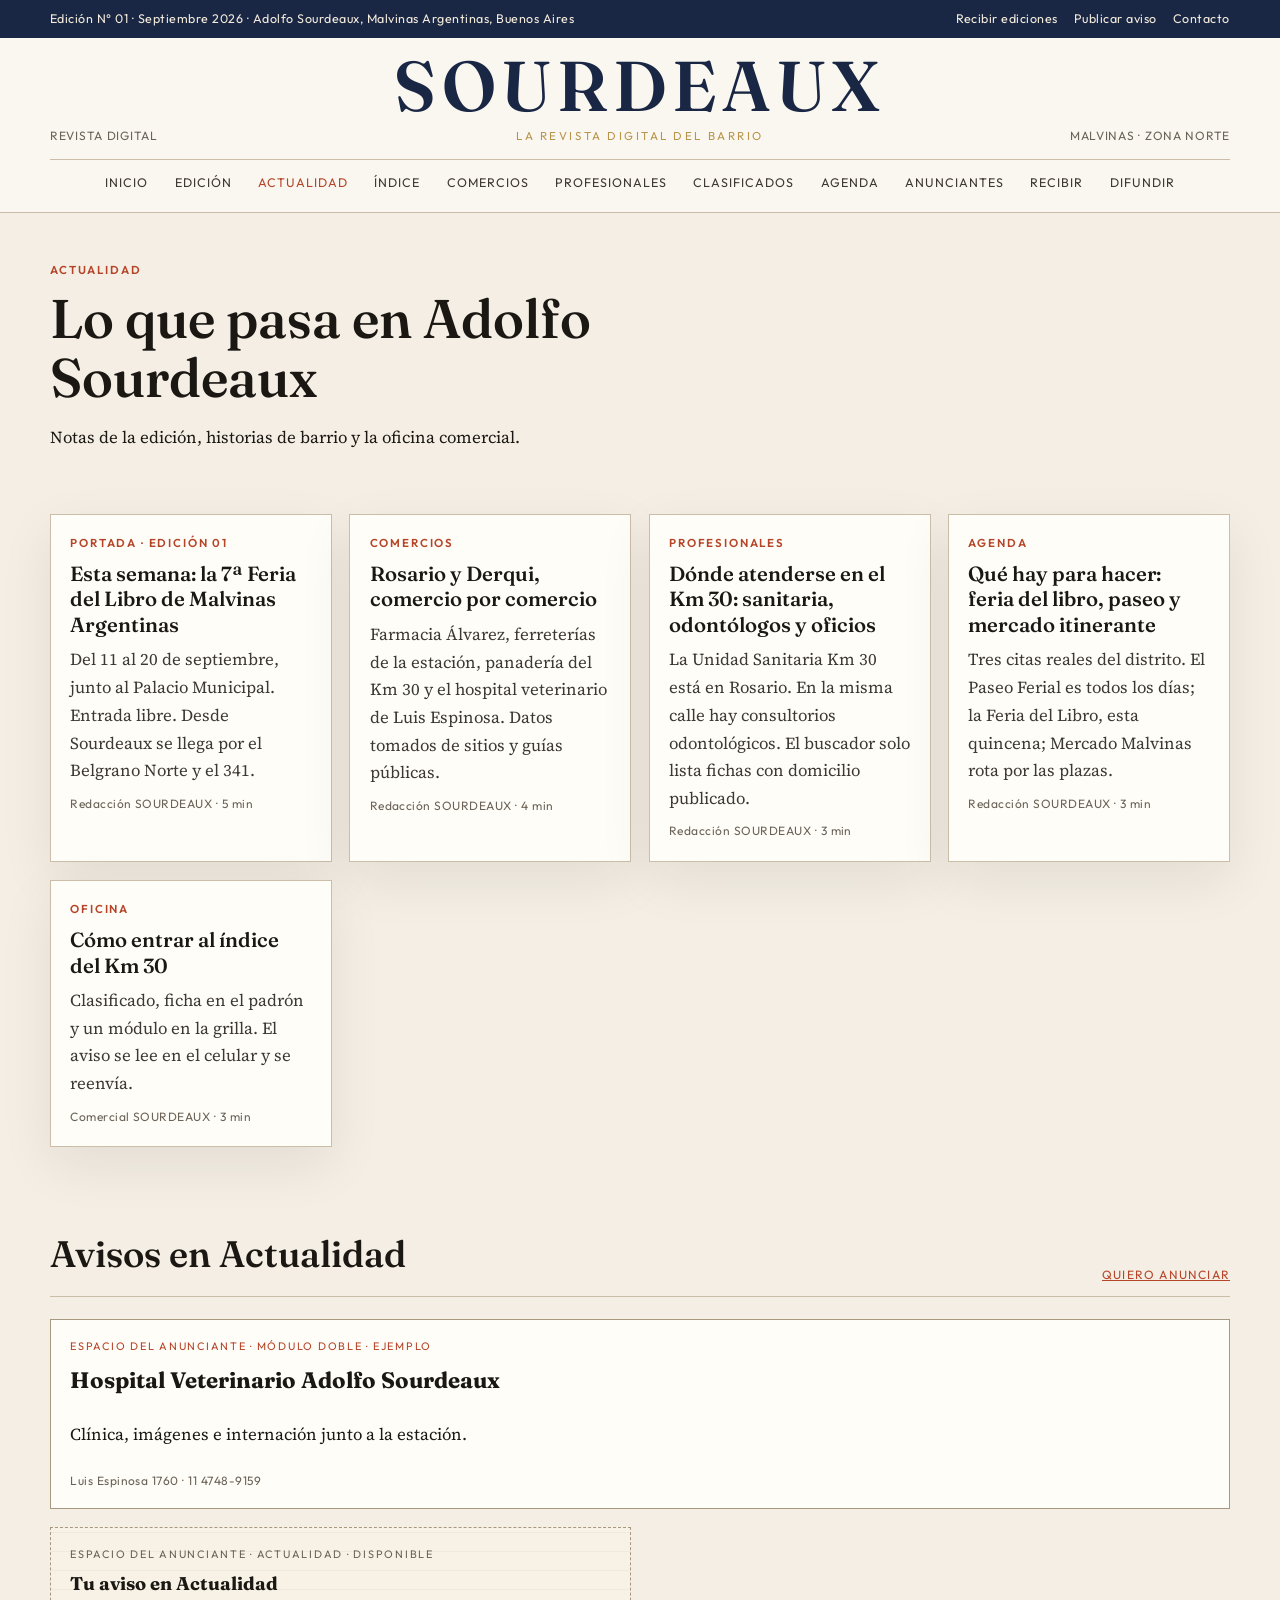
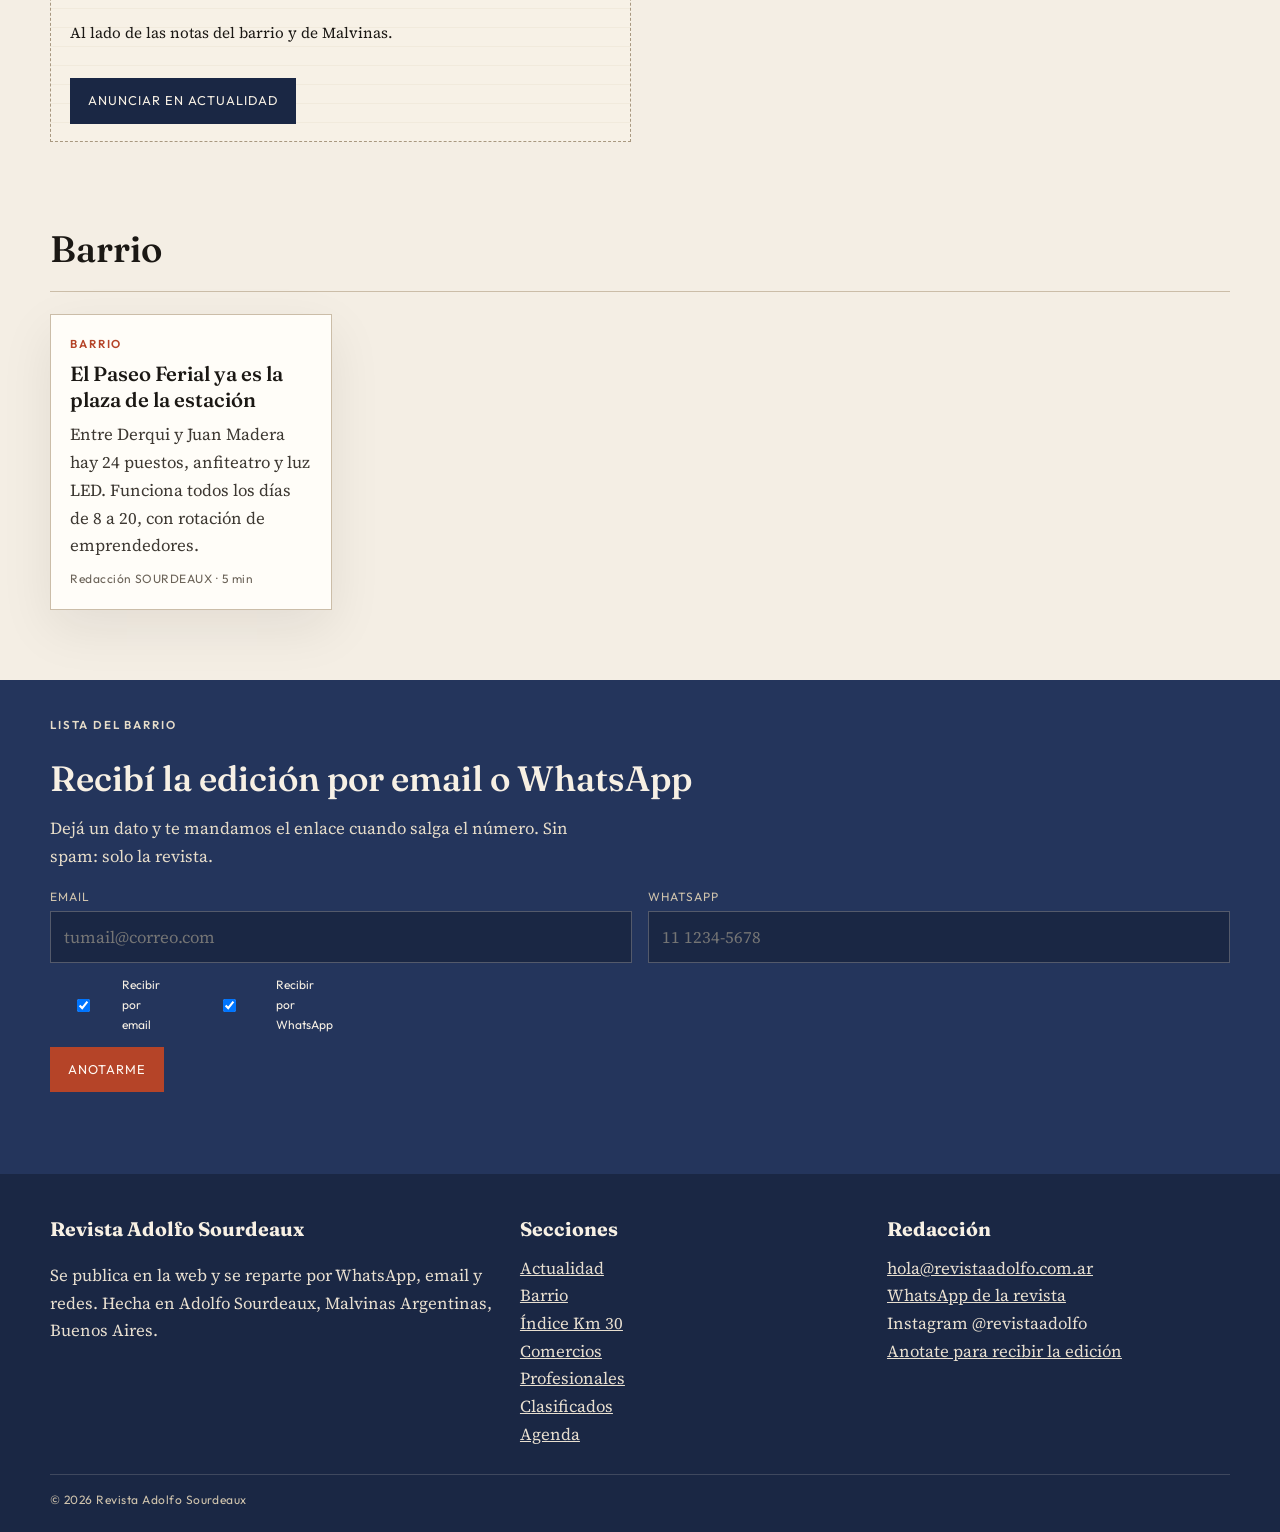
==== actualidad.html @ 75ebf5ce "Sumar el índice del Km 30, al estilo revista de papel. Queda el padrón A–Z y la grilla de módulos, s" ====
<!DOCTYPE html>
<html lang="es-AR">
<head>
  <meta charset="utf-8">
  <meta name="viewport" content="width=device-width, initial-scale=1">
  <title>Actualidad · Revista Adolfo Sourdeaux</title>
  <meta name="description" content="Notas y barrio: lo que pasa en Adolfo Sourdeaux y Malvinas Argentinas.">
  <meta name="theme-color" content="#1a2744">
  <link rel="icon" href="img/favicon.svg" type="image/svg+xml">
  <link rel="preconnect" href="https://fonts.googleapis.com">
  <link rel="preconnect" href="https://fonts.gstatic.com" crossorigin>
  <link href="https://fonts.googleapis.com/css2?family=Fraunces:opsz,wght@9..144,500;9..144,600&family=Outfit:wght@400;500;600&family=Source+Serif+4:opsz,wght@8..60,400;8..60,500&display=swap" rel="stylesheet">
  <link rel="stylesheet" href="css/revista.css?v=15">
</head>
<body data-page="actualidad">
  <main id="page"></main>
  <script src="js/config.js?v=15"></script>
  <script src="js/data.js?v=15"></script>
  <script src="js/app.js?v=15"></script>
</body>
</html>
---- css/revista.css ----
:root {
  --paper: #f4eee4;
  --paper-2: #ebe3d4;
  --cream: #faf7f0;
  --ink: #1b1814;
  --ink-2: #3d3832;
  --ink-3: #6b6358;
  --forest: #1a2744;
  --forest-2: #2d4068;
  --clay: #b54428;
  --clay-2: #d46a3a;
  --gold: #b8934a;
  --gold-2: #d4b56a;
  --rule: #cbbda8;
  --rule-2: #a89880;
  --card: #fffdf8;
  --shadow: 0 18px 50px rgba(27, 24, 20, 0.08);
  --serif: "Fraunces", "Times New Roman", serif;
  --text: "Source Serif 4", "Georgia", serif;
  --sans: "Outfit", "Helvetica Neue", sans-serif;
  --max: 1180px;
  --pad: clamp(1rem, 3vw, 2rem);
}

*,
*::before,
*::after { box-sizing: border-box; }

html { scroll-behavior: smooth; }

body {
  margin: 0;
  background: var(--paper);
  color: var(--ink);
  font-family: var(--text);
  font-size: 1.05rem;
  line-height: 1.65;
  min-height: 100vh;
}

img { max-width: 100%; display: block; }
a { color: inherit; }
button, input, select, textarea { font: inherit; }

.wrap {
  width: min(var(--max), calc(100% - var(--pad) * 2));
  margin-inline: auto;
}

.eyebrow,
.kicker {
  font-family: var(--sans);
  font-size: 0.72rem;
  letter-spacing: 0.16em;
  text-transform: uppercase;
  color: var(--clay);
  font-weight: 600;
}

/* Top bar */
.topbar {
  background: var(--forest);
  color: #f3ebdc;
  font-family: var(--sans);
  font-size: 0.78rem;
  letter-spacing: 0.04em;
}

.topbar-inner {
  display: flex;
  justify-content: space-between;
  align-items: center;
  gap: 1rem;
  min-height: 38px;
  flex-wrap: wrap;
  padding-block: 0.35rem;
}

.topbar a { color: #f3ebdc; text-decoration: none; }
.topbar a:hover { color: var(--gold-2); }
.topbar-actions { display: flex; gap: 1rem; }

/* Header */
.site-header {
  border-bottom: 1px solid var(--rule);
  background: var(--cream);
  position: sticky;
  top: 0;
  z-index: 40;
}

.masthead {
  display: grid;
  grid-template-columns: 1fr auto 1fr;
  align-items: end;
  gap: 1rem;
  padding: 1.1rem 0 0.85rem;
}

.masthead-side {
  font-family: var(--sans);
  font-size: 0.75rem;
  color: var(--ink-3);
  letter-spacing: 0.06em;
  text-transform: uppercase;
}

.masthead-side.right { text-align: right; }

.brand {
  text-align: center;
  text-decoration: none;
}

.brand-name {
  font-family: var(--serif);
  font-weight: 600;
  font-size: clamp(2.4rem, 7vw, 4.4rem);
  line-height: 0.85;
  letter-spacing: 0.08em;
  color: var(--forest);
}

.brand-tag {
  display: block;
  margin-top: 0.45rem;
  font-family: var(--sans);
  font-size: 0.72rem;
  letter-spacing: 0.22em;
  text-transform: uppercase;
  color: var(--gold);
}

.nav {
  display: flex;
  justify-content: center;
  gap: 0.15rem 0.35rem;
  flex-wrap: wrap;
  padding: 0.35rem 0 0.7rem;
  border-top: 1px solid var(--rule);
}

.nav a {
  font-family: var(--sans);
  font-size: 0.78rem;
  letter-spacing: 0.08em;
  text-transform: uppercase;
  text-decoration: none;
  padding: 0.45rem 0.65rem;
  color: var(--ink-2);
}

.nav a:hover,
.nav a.is-active {
  color: var(--clay);
}

.nav-toggle {
  display: none;
  border: 1px solid var(--rule);
  background: var(--cream);
  padding: 0.4rem 0.7rem;
  font-family: var(--sans);
  font-size: 0.75rem;
  letter-spacing: 0.08em;
  text-transform: uppercase;
  cursor: pointer;
}

/* Cover */
.cover {
  display: grid;
  grid-template-columns: 1.3fr 0.9fr;
  min-height: min(78vh, 760px);
  background: var(--forest);
  color: #f7f0e4;
  margin-bottom: 2.5rem;
  overflow: hidden;
}

.cover-copy {
  padding: clamp(1.8rem, 5vw, 4rem);
  display: flex;
  flex-direction: column;
  justify-content: flex-end;
  gap: 1.1rem;
}

.cover-issue {
  font-family: var(--sans);
  letter-spacing: 0.2em;
  text-transform: uppercase;
  font-size: 0.75rem;
  color: var(--gold-2);
}

.cover h1 {
  font-family: var(--serif);
  font-size: clamp(2.3rem, 6vw, 4.6rem);
  line-height: 1.02;
  font-weight: 560;
  margin: 0;
  max-width: 14ch;
}

.cover p {
  max-width: 42ch;
  color: #e6dcc9;
  font-size: 1.15rem;
}

.cover-art {
  position: relative;
  background:
    radial-gradient(circle at 30% 20%, #d46a3a 0 18%, transparent 19%),
    radial-gradient(circle at 78% 70%, #b8934a 0 14%, transparent 15%),
    linear-gradient(160deg, #2d4068, #1a2744 55%, #10182c);
}

.cover-art::after {
  content: "01";
  position: absolute;
  right: 8%;
  bottom: 6%;
  font-family: var(--serif);
  font-size: clamp(6rem, 16vw, 12rem);
  line-height: 0.8;
  color: rgba(247, 240, 228, 0.1);
}

.actions { display: flex; flex-wrap: wrap; gap: 0.7rem; }

.btn {
  display: inline-flex;
  align-items: center;
  justify-content: center;
  gap: 0.45rem;
  border: 1px solid transparent;
  padding: 0.7rem 1.05rem;
  font-family: var(--sans);
  font-size: 0.8rem;
  letter-spacing: 0.08em;
  text-transform: uppercase;
  text-decoration: none;
  cursor: pointer;
  background: var(--clay);
  color: #fff8f2;
}

.btn:hover { background: #9b351c; }
.btn-ghost {
  background: transparent;
  border-color: rgba(247, 240, 228, 0.4);
  color: #f7f0e4;
}
.btn-ghost:hover { border-color: #f7f0e4; background: transparent; }
.btn-ink {
  background: var(--forest);
  color: #f7f0e4;
}
.btn-ink:hover { background: #10182c; }
.btn-line {
  background: transparent;
  border-color: var(--forest);
  color: var(--forest);
}
.btn-line:hover { background: var(--forest); color: #f7f0e4; }
.btn-wa { background: #128c4b; }
.btn-wa:hover { background: #0d6e3a; }

.cover .btn-ink,
.cover .btn-line {
  background: transparent;
  border-color: rgba(247, 240, 228, 0.45);
  color: #f7f0e4;
}
.cover .btn-ink:hover,
.cover .btn-line:hover {
  border-color: #f7f0e4;
  background: rgba(247, 240, 228, 0.08);
}

/* Sections */
.section { padding: 2.4rem 0; }
.section-head {
  display: flex;
  justify-content: space-between;
  align-items: end;
  gap: 1rem;
  margin-bottom: 1.4rem;
  border-bottom: 1px solid var(--rule);
  padding-bottom: 0.7rem;
}

.section-head h2 {
  font-family: var(--serif);
  font-size: clamp(1.7rem, 3vw, 2.3rem);
  margin: 0;
  font-weight: 560;
}

.section-head a {
  font-family: var(--sans);
  font-size: 0.75rem;
  letter-spacing: 0.1em;
  text-transform: uppercase;
  color: var(--clay);
}

.grid-3, .grid-4, .grid-2 { display: grid; gap: 1.1rem; }
.grid-3 { grid-template-columns: repeat(3, 1fr); }
.grid-4 { grid-template-columns: repeat(4, 1fr); }
.grid-2 { grid-template-columns: 1.2fr 0.8fr; }
.grid-cards { display: grid; gap: 1.1rem; grid-template-columns: repeat(auto-fill, minmax(250px, 1fr)); }

.card {
  background: var(--card);
  border: 1px solid var(--rule);
  box-shadow: var(--shadow);
  padding: 1.15rem 1.2rem 1.25rem;
  display: flex;
  flex-direction: column;
  gap: 0.55rem;
  min-height: 100%;
}

.card h3, .note h3 {
  font-family: var(--serif);
  font-size: 1.28rem;
  line-height: 1.25;
  margin: 0;
  font-weight: 560;
}

.card p, .muted { color: var(--ink-2); margin: 0; }
.meta {
  font-family: var(--sans);
  font-size: 0.75rem;
  color: var(--ink-3);
  letter-spacing: 0.04em;
}

.card-link { text-decoration: none; }
.card-link:hover h3 { color: var(--clay); }

.feature {
  display: grid;
  grid-template-columns: 1.1fr 0.9fr;
  gap: 1.5rem;
  align-items: stretch;
}

.feature-art {
  min-height: 280px;
  background:
    linear-gradient(180deg, rgba(26, 39, 68, 0.1), rgba(26, 39, 68, 0.45)),
    repeating-linear-gradient(135deg, #2d4068 0 12px, #1a2744 12px 24px);
  color: #f7f0e4;
  padding: 1.5rem;
  display: flex;
  flex-direction: column;
  justify-content: flex-end;
}

.feature-art span { font-family: var(--sans); letter-spacing: 0.16em; text-transform: uppercase; font-size: 0.72rem; color: var(--gold-2); }
.feature-art strong { font-family: var(--serif); font-size: clamp(1.8rem, 4vw, 2.8rem); line-height: 1.1; font-weight: 560; }

.ad {
  border: 1px dashed var(--rule-2);
  background: repeating-linear-gradient(0deg, #f7f1e6, #f7f1e6 18px, #f1eadc 18px 19px);
  padding: 1.1rem 1.2rem;
  display: grid;
  gap: 0.35rem;
}

.ad-label {
  font-family: var(--sans);
  font-size: 0.68rem;
  letter-spacing: 0.16em;
  text-transform: uppercase;
  color: var(--ink-3);
}

.ad strong { font-family: var(--serif); font-size: 1.4rem; }

.ad-visual {
  padding: 0.55rem 0.6rem 0.65rem;
  gap: 0.4rem;
  max-width: 380px;
  margin-inline: auto;
  justify-items: center;
}

.ad-visual-link {
  display: block;
  line-height: 0;
  width: 100%;
}

.ad-visual img {
  width: 100%;
  max-width: 360px;
  height: auto;
  display: block;
  border-radius: 6px;
  background: #071428;
}

.ad-cta {
  margin-top: 0.75rem;
}

.aviso-fijo {
  display: block;
  max-width: 380px;
  margin-inline: auto;
  padding-top: 1rem;
  padding-bottom: 0.2rem;
}

.ad-section + .ad-section { margin-top: 0.4rem; }

.ad-grid {
  display: grid;
  gap: 1.1rem;
  grid-template-columns: repeat(2, 1fr);
}

.ad-visual + .ad-grid { margin-top: 1.1rem; }

.ad-mosaico-leyenda {
  margin: 0 0 0.9rem;
}

.ad-mosaico {
  display: grid;
  grid-template-columns: repeat(4, minmax(0, 1fr));
  gap: 0.85rem;
  align-items: stretch;
}

.ad-mosaico .ad {
  margin: 0;
  min-height: 100%;
}

.ad-mosaico .ad-visual {
  max-width: none;
  margin-inline: 0;
  justify-items: stretch;
}

.ad-mosaico .ad-visual img {
  max-width: 420px;
  margin-inline: auto;
}

.ad-tam-banner { grid-column: span 4; }
.ad-tam-doble { grid-column: span 2; }
.ad-tam-simple { grid-column: span 1; }

.ad-tam-simple strong { font-size: 1.15rem; }
.ad-tam-simple p { font-size: 0.95rem; }

.ad-ejemplo {
  background: var(--card);
  border-style: solid;
}

.ad-ejemplo .ad-label { color: var(--clay); }

.ad-vacante {
  min-height: 100%;
}

.edition-sheet + .ad-section,
.ad-section + .edition-sheet { margin-top: 1.2rem; }

.side-box .ad {
  margin: 0.85rem 0;
  padding: 0.75rem 0.85rem;
}

.side-box .ad-visual { padding: 0.6rem; }

.section-tiles a {
  text-decoration: none;
  background: var(--forest);
  color: #f4eee4;
  padding: 1.2rem;
  min-height: 150px;
  display: flex;
  flex-direction: column;
  justify-content: space-between;
}

.section-tiles a:nth-child(2) { background: #24355c; }
.section-tiles a:nth-child(3) { background: var(--clay); }
.section-tiles a:nth-child(4) { background: #8a3b22; }
.section-tiles a:nth-child(5) { background: #3a4458; }
.section-tiles a:nth-child(6) { background: #5b4630; }

.section-tiles h3 { font-family: var(--serif); margin: 0; font-size: 1.5rem; font-weight: 560; }
.section-tiles p { margin: 0; color: rgba(244, 238, 228, 0.82); font-size: 0.98rem; }

.filters {
  display: flex;
  flex-wrap: wrap;
  gap: 0.6rem;
  margin-bottom: 1.2rem;
}

.filters input,
.filters select,
.field input,
.field select,
.field textarea {
  border: 1px solid var(--rule);
  background: var(--card);
  padding: 0.7rem 0.8rem;
  color: var(--ink);
  width: 100%;
}

.filters input { flex: 1 1 240px; }
.filters select { flex: 0 1 200px; }

.badge {
  display: inline-block;
  font-family: var(--sans);
  font-size: 0.68rem;
  letter-spacing: 0.1em;
  text-transform: uppercase;
  border: 1px solid var(--rule);
  padding: 0.15rem 0.4rem;
  color: var(--forest-2);
}

.badge-hot { background: var(--clay); color: #fff; border-color: var(--clay); }

.pro-card .name { font-family: var(--serif); font-size: 1.25rem; margin: 0; }
.wa-row { display: flex; flex-wrap: wrap; gap: 0.5rem; margin-top: auto; padding-top: 0.6rem; }

.page-hero {
  padding: 2.2rem 0 0.4rem;
}

.page-hero h1 {
  font-family: var(--serif);
  font-size: clamp(2rem, 5vw, 3.4rem);
  line-height: 1.08;
  margin: 0.25rem 0 0.6rem;
  font-weight: 560;
  max-width: 18ch;
}

.article {
  display: grid;
  grid-template-columns: minmax(0, 68ch) minmax(220px, 1fr);
  gap: 2.5rem;
  padding-bottom: 3rem;
}

.article-body p { font-size: 1.15rem; }
.article-body p:first-of-type::first-letter {
  font-family: var(--serif);
  font-size: 3.4rem;
  float: left;
  line-height: 0.8;
  padding: 0.15rem 0.45rem 0 0;
  color: var(--clay);
}

.sharebar {
  display: flex;
  flex-wrap: wrap;
  gap: 0.5rem;
  margin: 1rem 0 1.5rem;
}

.side-box {
  background: var(--card);
  border: 1px solid var(--rule);
  padding: 1.1rem;
  position: sticky;
  top: 6rem;
}

.edition-sheet {
  background: var(--card);
  border: 1px solid var(--rule);
  padding: clamp(1.2rem, 3vw, 2.4rem);
  box-shadow: var(--shadow);
}

.edition-sheet + .edition-sheet,
.edition-sheet + .ad-visual,
.ad-visual + .edition-sheet { margin-top: 1.2rem; }

.side-box .ad-visual {
  margin: 0.85rem 0;
  padding: 0.6rem;
}

.form {
  display: grid;
  gap: 0.85rem;
  background: var(--card);
  border: 1px solid var(--rule);
  padding: 1.3rem;
}

.field { display: grid; gap: 0.3rem; }
.field label {
  font-family: var(--sans);
  font-size: 0.75rem;
  letter-spacing: 0.08em;
  text-transform: uppercase;
  color: var(--ink-3);
}

.note {
  border-left: 3px solid var(--clay);
  padding: 0.2rem 0 0.2rem 1rem;
}

.pack {
  background: var(--card);
  border: 1px solid var(--rule);
  padding: 1.2rem;
  display: grid;
  gap: 0.55rem;
}

.pack ul { margin: 0.2rem 0 0; padding-left: 1.1rem; color: var(--ink-2); }
.price {
  font-family: var(--sans);
  letter-spacing: 0.08em;
  text-transform: uppercase;
  color: var(--clay);
  font-size: 0.78rem;
}

.timeline { display: grid; gap: 0.9rem; }
.event {
  display: grid;
  grid-template-columns: 110px 1fr;
  gap: 1rem;
  background: var(--card);
  border: 1px solid var(--rule);
  padding: 1rem 1.1rem;
}

.event-date {
  font-family: var(--sans);
  font-size: 0.78rem;
  text-transform: uppercase;
  letter-spacing: 0.06em;
  color: var(--clay);
}

.subscribe-band {
  background: #24355c;
  color: #f7f0e4;
  padding: 2.2rem 0;
  margin-top: 2rem;
}

.subscribe-band h2 {
  font-family: var(--serif);
  font-size: clamp(1.6rem, 3vw, 2.2rem);
  margin: 0.2rem 0 0.45rem;
  font-weight: 560;
}

.subscribe-band p { margin: 0 0 1rem; color: #e6dcc9; max-width: 62ch; }

.subscribe-form {
  display: grid;
  grid-template-columns: 1fr 1fr;
  gap: 0.75rem 1rem;
  align-items: end;
}

.subscribe-form .field-wide { grid-column: 1 / -1; }
.subscribe-form .actions { grid-column: 1 / -1; }
.subscribe-form label { color: #cfc3ad; }
.subscribe-form input[type="email"],
.subscribe-form input[type="tel"],
.subscribe-form input[type="text"] {
  border-color: rgba(232, 223, 208, 0.28);
  background: #1a2744;
  color: #f7f0e4;
}

.subscribe-checks {
  display: flex;
  flex-wrap: wrap;
  gap: 0.9rem 1.3rem;
  font-family: var(--sans);
  font-size: 0.88rem;
}

.subscribe-checks label {
  display: flex;
  align-items: center;
  gap: 0.4rem;
  letter-spacing: 0;
  text-transform: none;
  color: #f7f0e4;
}

.hp { position: absolute; left: -9999px; height: 0; overflow: hidden; }
.subscribe-msg { min-height: 1.3em; font-family: var(--sans); font-size: 0.9rem; }
.subscribe-msg.ok { color: #b7e0c2; }
.subscribe-msg.err { color: #f0b4a4; }

.subscribe-page .subscribe-form {
  background: var(--card);
  border: 1px solid var(--rule);
  padding: 1.3rem;
  color: var(--ink);
}

.subscribe-page .subscribe-form label { color: var(--ink-3); }
.subscribe-page .subscribe-form input {
  background: var(--card);
  color: var(--ink);
  border-color: var(--rule);
}
.subscribe-page .subscribe-checks label { color: var(--ink); }

.site-footer {
  margin-top: 0;
  background: var(--forest);
  color: #e8dfd0;
  padding: 2.4rem 0 1.4rem;
}

.footer-grid {
  display: grid;
  grid-template-columns: 1.3fr 1fr 1fr;
  gap: 1.5rem;
}

.site-footer h3 {
  font-family: var(--serif);
  margin: 0 0 0.6rem;
  color: #f7f0e4;
}

.site-footer a { color: #e8dfd0; }
.site-footer .fine {
  margin-top: 1.6rem;
  border-top: 1px solid rgba(232, 223, 208, 0.18);
  padding-top: 0.9rem;
  font-family: var(--sans);
  font-size: 0.75rem;
  letter-spacing: 0.04em;
  color: #cfc3ad;
}

.indice-az {
  display: flex;
  flex-wrap: wrap;
  gap: 0.35rem;
  margin: 0 0 1.4rem;
}
.indice-az a {
  min-width: 2rem;
  text-align: center;
  padding: 0.35rem 0.45rem;
  border: 1px solid var(--rule);
  font-family: var(--sans);
  font-size: 0.8rem;
  letter-spacing: 0.06em;
  text-decoration: none;
  color: var(--ink);
}
.indice-az a:hover { background: var(--forest); color: #f7f0e4; }
.indice-block { margin: 0 0 1.8rem; }
.indice-block h2 {
  font-family: var(--serif);
  font-size: 2.2rem;
  margin: 0 0 0.4rem;
  border-bottom: 1px solid var(--ink);
  line-height: 1;
}
.indice-row {
  display: grid;
  grid-template-columns: minmax(10rem, 1.2fr) 1fr auto;
  align-items: baseline;
  gap: 0.5rem 0.8rem;
  padding: 0.7rem 0;
  border-bottom: 1px dotted var(--rule);
}
.indice-who {
  display: flex;
  flex-wrap: wrap;
  align-items: center;
  gap: 0.45rem;
}
.indice-who strong { font-family: var(--serif); font-size: 1.05rem; }
.indice-lead {
  border-bottom: 1px dotted var(--ink-3);
  min-width: 2rem;
  align-self: end;
  margin-bottom: 0.35rem;
}
.indice-meta {
  font-family: var(--sans);
  font-size: 0.8rem;
  color: var(--ink-3);
  text-align: right;
}
.indice-wa { grid-column: 1 / -1; }
.indice-preview {
  display: grid;
  grid-template-columns: 1fr 1fr;
  gap: 0 2rem;
  border-top: 1px solid var(--ink);
}
.indice-preview-row {
  display: flex;
  justify-content: space-between;
  gap: 1rem;
  padding: 0.7rem 0;
  border-bottom: 1px dotted var(--rule);
  text-decoration: none;
  color: inherit;
}
.indice-preview-row span {
  font-family: var(--sans);
  font-size: 0.78rem;
  color: var(--ink-3);
  text-align: right;
}

.empty {
  padding: 1.4rem;
  border: 1px dashed var(--rule);
  color: var(--ink-3);
  text-align: center;
}

.toast {
  position: fixed;
  bottom: 1.2rem;
  right: 1.2rem;
  background: var(--ink);
  color: #f7f0e4;
  padding: 0.7rem 1rem;
  font-family: var(--sans);
  font-size: 0.85rem;
  z-index: 80;
  display: none;
}

.toast.show { display: block; }

@media (max-width: 900px) {
  .masthead { grid-template-columns: 1fr auto; }
  .masthead-side.right { display: none; }
  .cover, .feature, .grid-2, .grid-3, .grid-4, .ad-grid, .article, .footer-grid, .event, .subscribe-form, .indice-row, .indice-preview {
    grid-template-columns: 1fr;
  }
  .indice-meta { text-align: left; }
  .indice-lead { display: none; }
  .ad-mosaico {
    grid-template-columns: repeat(2, minmax(0, 1fr));
  }
  .ad-tam-banner { grid-column: span 2; }
  .ad-tam-doble { grid-column: span 2; }
  .ad-tam-simple { grid-column: span 1; }
  .nav-toggle { display: inline-flex; align-self: center; }
  .nav { display: none; }
  .nav.open { display: flex; justify-content: flex-start; }
  .cover-art { min-height: 220px; }
}

@media print {
  .topbar, .site-header, .site-footer, .sharebar, .nav-toggle, .btn, .filters, .subscribe-band { display: none !important; }
  body { background: white; }
  .cover { break-after: page; }
  a { text-decoration: none; }
}
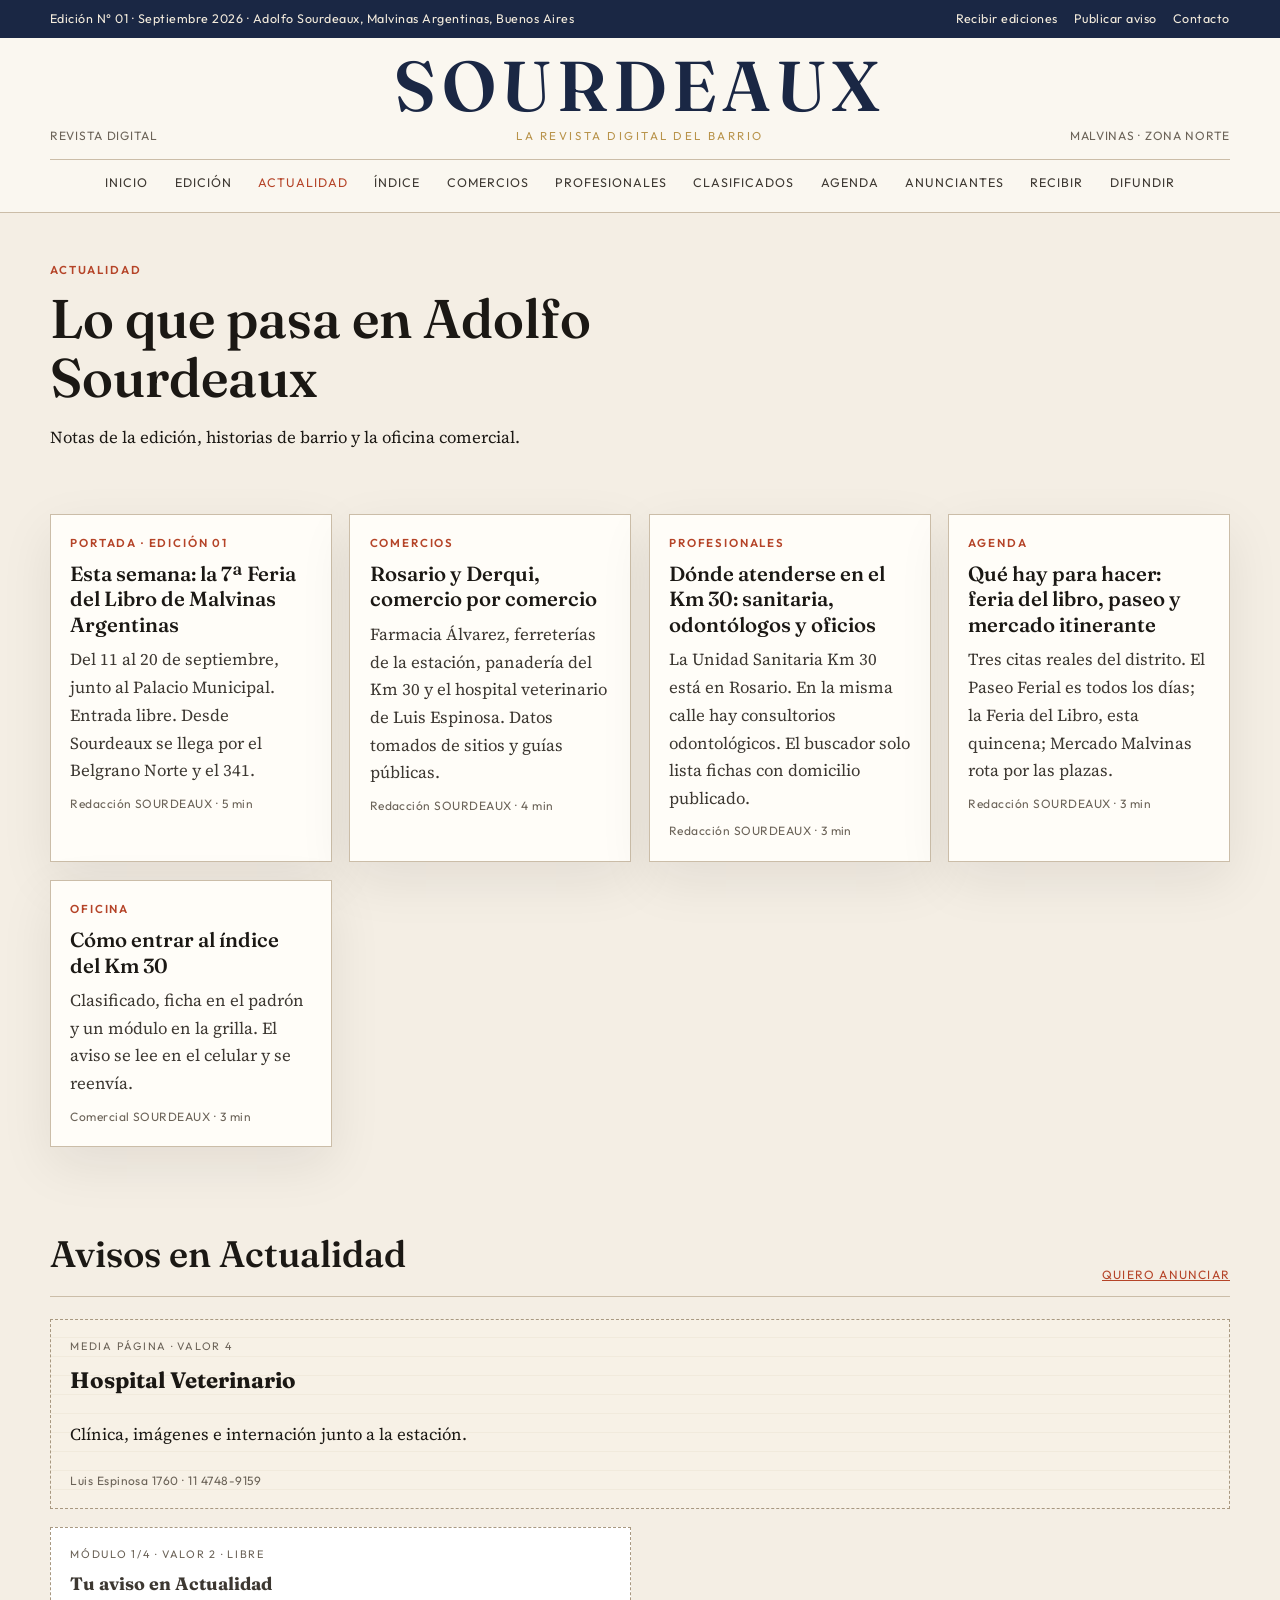
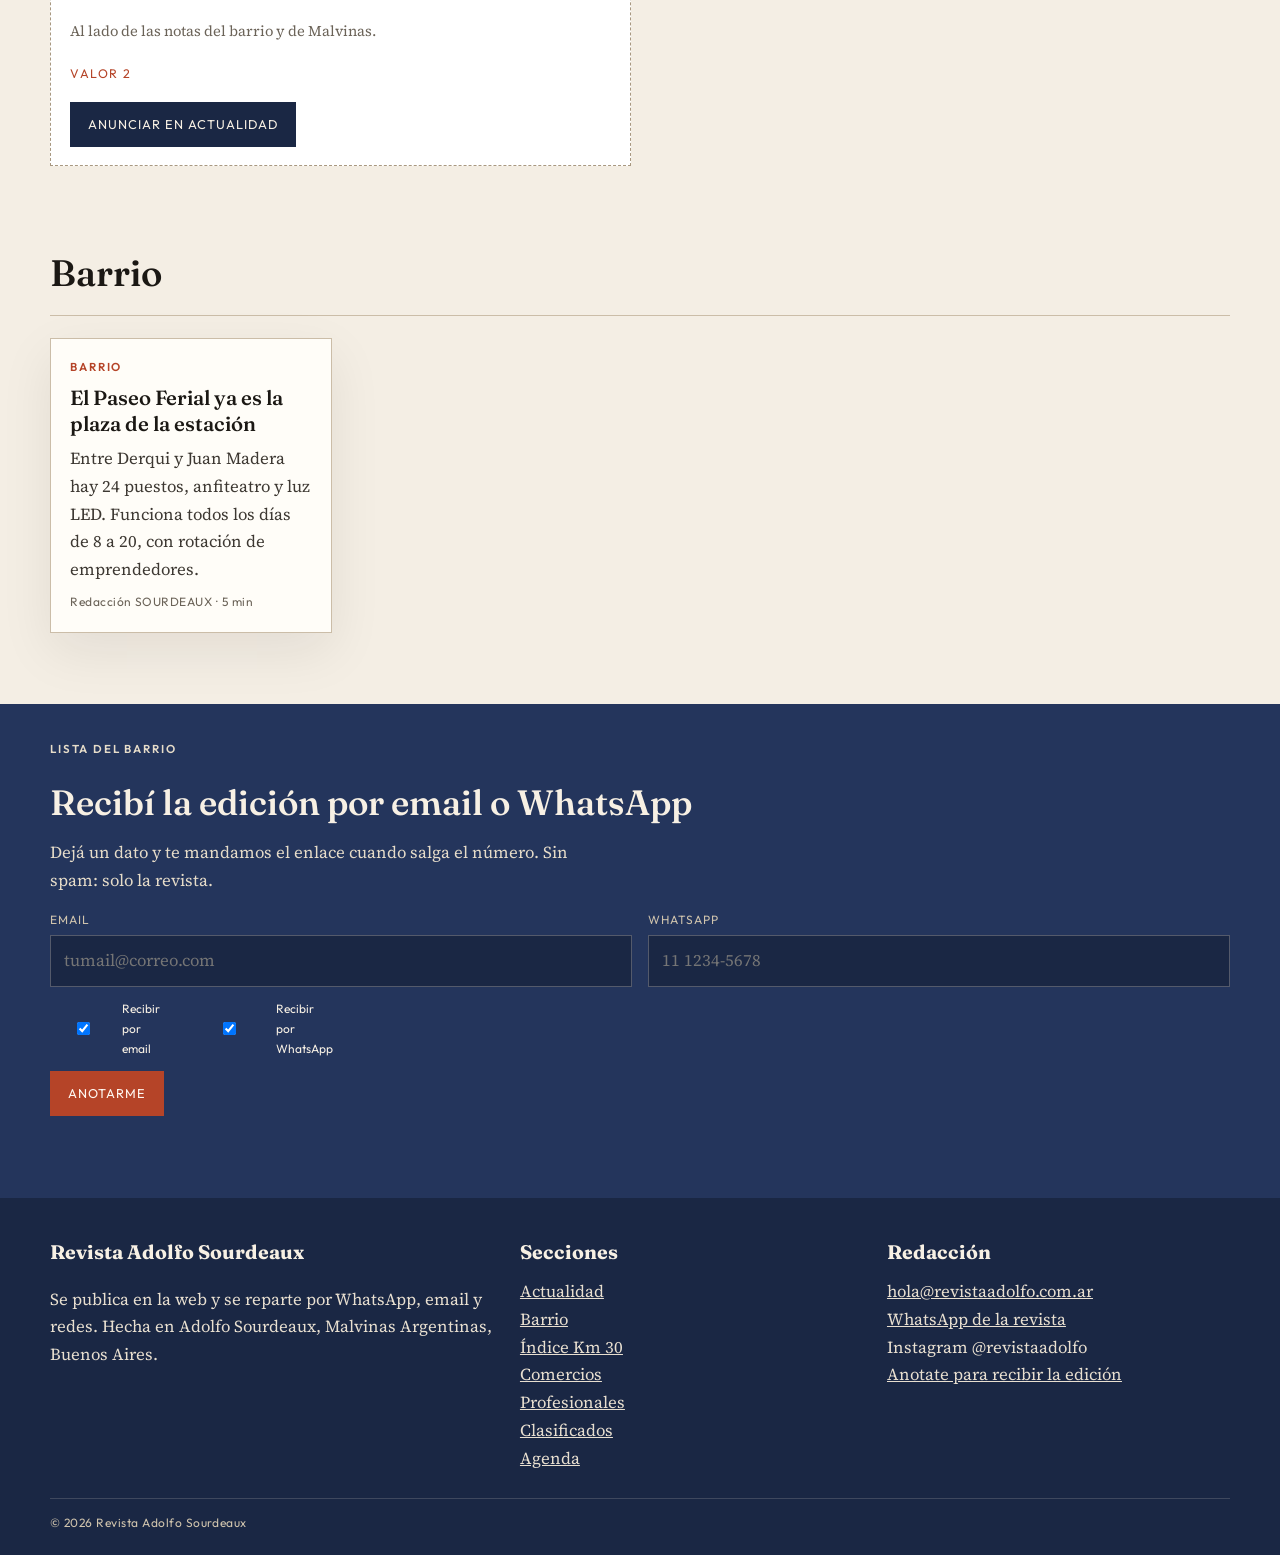
==== commit 9bc2d284: "Armar la grilla de avisos como en el papel, con tamaños y valores distintos. Co-authored-by: Cursor " ====
--- a/actualidad.html
+++ b/actualidad.html
@@ -10,12 +10,12 @@
   <link rel="preconnect" href="https://fonts.googleapis.com">
   <link rel="preconnect" href="https://fonts.gstatic.com" crossorigin>
   <link href="https://fonts.googleapis.com/css2?family=Fraunces:opsz,wght@9..144,500;9..144,600&family=Outfit:wght@400;500;600&family=Source+Serif+4:opsz,wght@8..60,400;8..60,500&display=swap" rel="stylesheet">
-  <link rel="stylesheet" href="css/revista.css?v=15">
+  <link rel="stylesheet" href="css/revista.css?v=17">
 </head>
 <body data-page="actualidad">
   <main id="page"></main>
-  <script src="js/config.js?v=15"></script>
-  <script src="js/data.js?v=15"></script>
-  <script src="js/app.js?v=15"></script>
+  <script src="js/config.js?v=17"></script>
+  <script src="js/data.js?v=17"></script>
+  <script src="js/app.js?v=17"></script>
 </body>
 </html>
--- a/css/revista.css
+++ b/css/revista.css
@@ -415,7 +415,15 @@
   max-width: 380px;
   margin-inline: auto;
   padding-top: 1rem;
-  padding-bottom: 0.2rem;
+  padding-bottom: 0.6rem;
+}
+
+.aviso-fijo img {
+  width: 100%;
+  height: auto;
+  display: block;
+  border-radius: 6px;
+  background: #071428;
 }
 
 .ad-section + .ad-section { margin-top: 0.4rem; }
@@ -435,32 +443,75 @@
 .ad-mosaico {
   display: grid;
   grid-template-columns: repeat(4, minmax(0, 1fr));
-  gap: 0.85rem;
+  grid-auto-rows: minmax(128px, auto);
+  grid-auto-flow: dense;
+  gap: 0.4rem;
   align-items: stretch;
+  background: var(--forest);
+  padding: 0.4rem;
 }
 
 .ad-mosaico .ad {
   margin: 0;
   min-height: 100%;
+  border: 0;
+  background: var(--card);
+  padding: 0.8rem 0.85rem;
 }
 
 .ad-mosaico .ad-visual {
   max-width: none;
   margin-inline: 0;
   justify-items: stretch;
+  padding: 0.45rem;
+  background: #071428;
+}
+
+.ad-mosaico .ad-visual .ad-label {
+  color: rgba(244, 238, 228, 0.7);
 }
 
 .ad-mosaico .ad-visual img {
-  max-width: 420px;
-  margin-inline: auto;
+  max-width: none;
+  width: 100%;
+  height: auto;
+  margin-inline: 0;
 }
 
 .ad-tam-banner { grid-column: span 4; }
+.ad-tam-cuadrado { grid-column: span 2; grid-row: span 2; }
 .ad-tam-doble { grid-column: span 2; }
+.ad-tam-alto { grid-column: span 1; grid-row: span 2; }
 .ad-tam-simple { grid-column: span 1; }
-
-.ad-tam-simple strong { font-size: 1.15rem; }
-.ad-tam-simple p { font-size: 0.95rem; }
+.ad-tam-mini { grid-column: span 1; min-height: 0; }
+
+.ad-tam-simple strong,
+.ad-tam-mini strong { font-size: 1.12rem; }
+.ad-tam-simple p,
+.ad-tam-mini p { font-size: 0.92rem; }
+.ad-tam-alto strong { font-size: 1.35rem; }
+
+.ad-precio {
+  font-family: var(--sans);
+  font-size: 0.78rem;
+  letter-spacing: 0.12em;
+  text-transform: uppercase;
+  color: var(--clay);
+}
+
+.ad-ink {
+  background: var(--forest) !important;
+  color: #f4eee4;
+}
+
+.ad-ink .ad-label,
+.ad-ink .meta,
+.ad-ink .ad-precio { color: var(--gold-2); }
+
+.ad-ink .btn-ink {
+  background: #f4eee4;
+  color: var(--forest);
+}
 
 .ad-ejemplo {
   background: var(--card);
@@ -471,7 +522,12 @@
 
 .ad-vacante {
   min-height: 100%;
-}
+  background: #fff !important;
+  color: var(--ink-3);
+}
+
+.ad-vacante strong { color: var(--ink-2); }
+.ad-vacante .ad-label { color: var(--ink-3); }
 
 .edition-sheet + .ad-section,
 .ad-section + .edition-sheet { margin-top: 1.2rem; }
@@ -870,12 +926,30 @@
     grid-template-columns: repeat(2, minmax(0, 1fr));
   }
   .ad-tam-banner { grid-column: span 2; }
+  .ad-tam-cuadrado,
   .ad-tam-doble { grid-column: span 2; }
-  .ad-tam-simple { grid-column: span 1; }
+  .ad-tam-alto { grid-column: span 1; grid-row: span 2; }
+  .ad-tam-simple,
+  .ad-tam-mini { grid-column: span 1; }
   .nav-toggle { display: inline-flex; align-self: center; }
   .nav { display: none; }
   .nav.open { display: flex; justify-content: flex-start; }
   .cover-art { min-height: 220px; }
+}
+
+@media (max-width: 560px) {
+  .ad-mosaico {
+    grid-template-columns: 1fr;
+  }
+  .ad-tam-banner,
+  .ad-tam-cuadrado,
+  .ad-tam-doble,
+  .ad-tam-alto,
+  .ad-tam-simple,
+  .ad-tam-mini {
+    grid-column: span 1;
+    grid-row: span 1;
+  }
 }
 
 @media print {
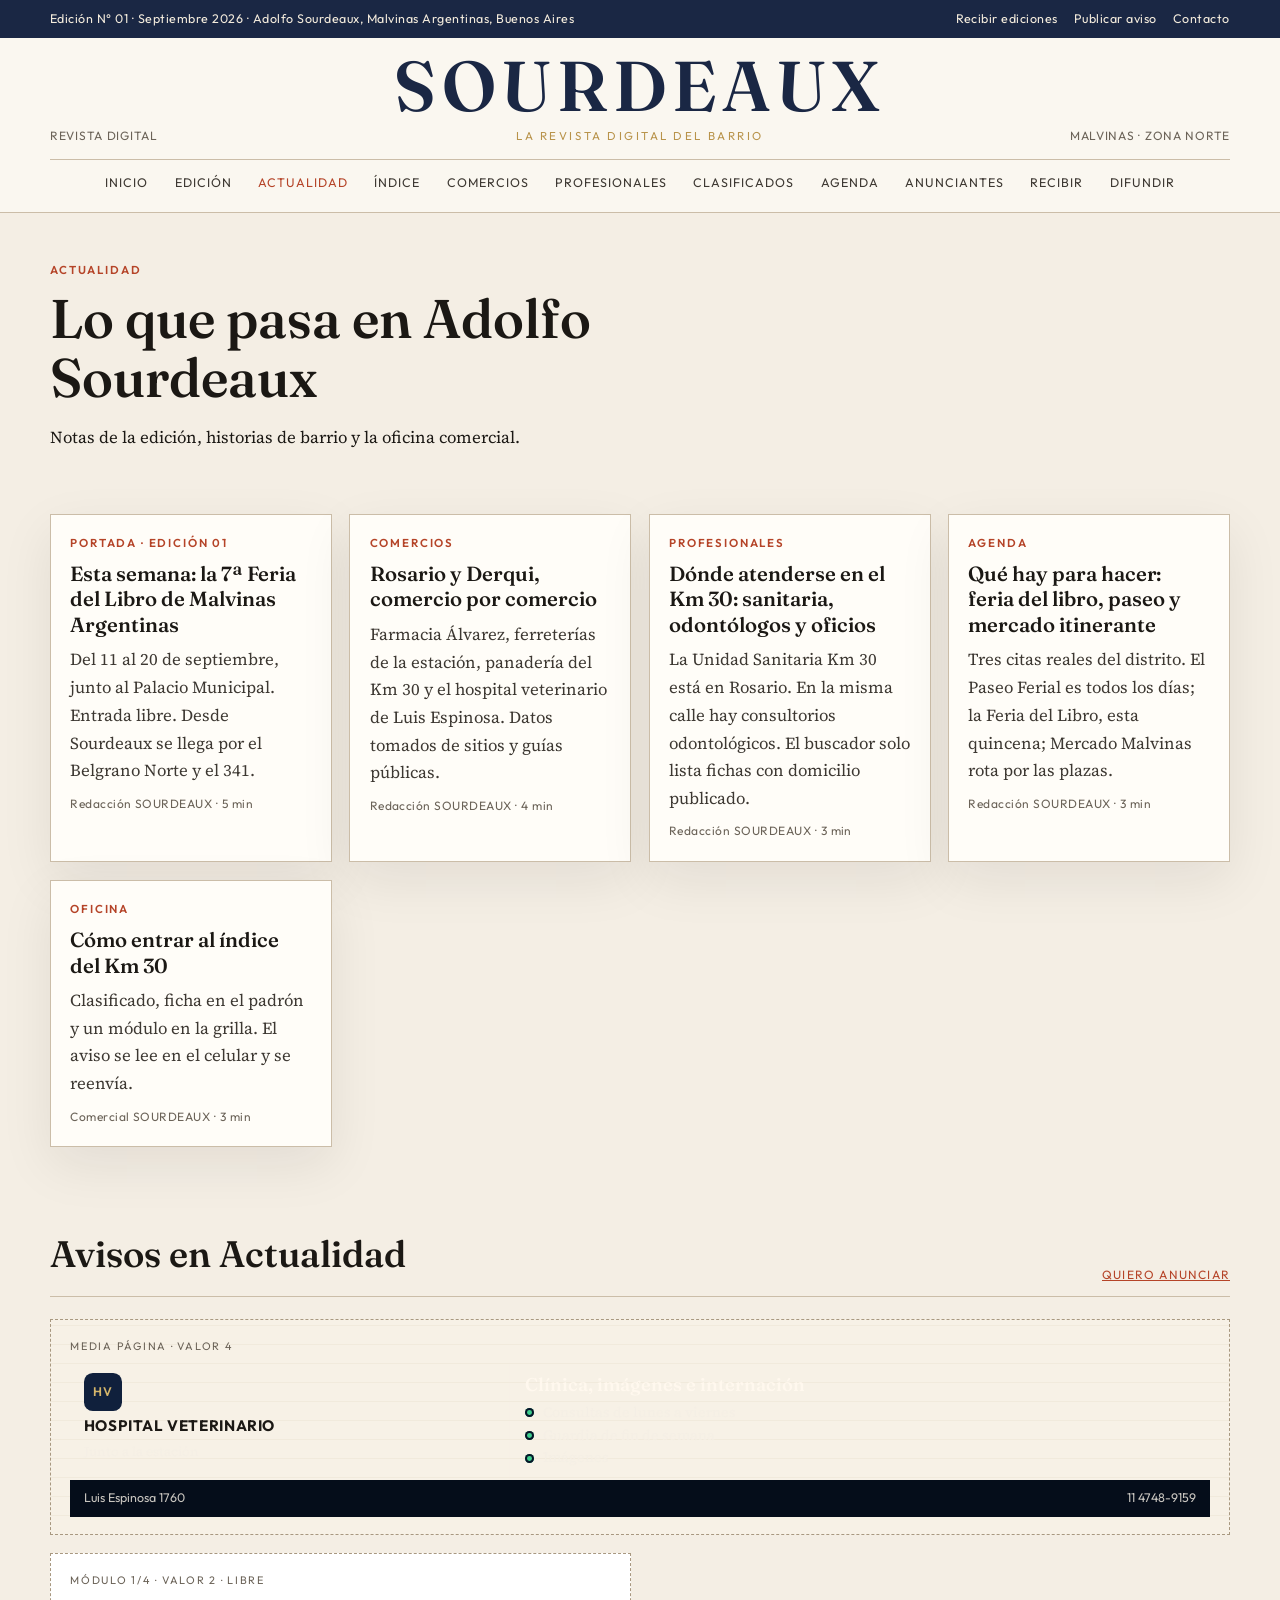
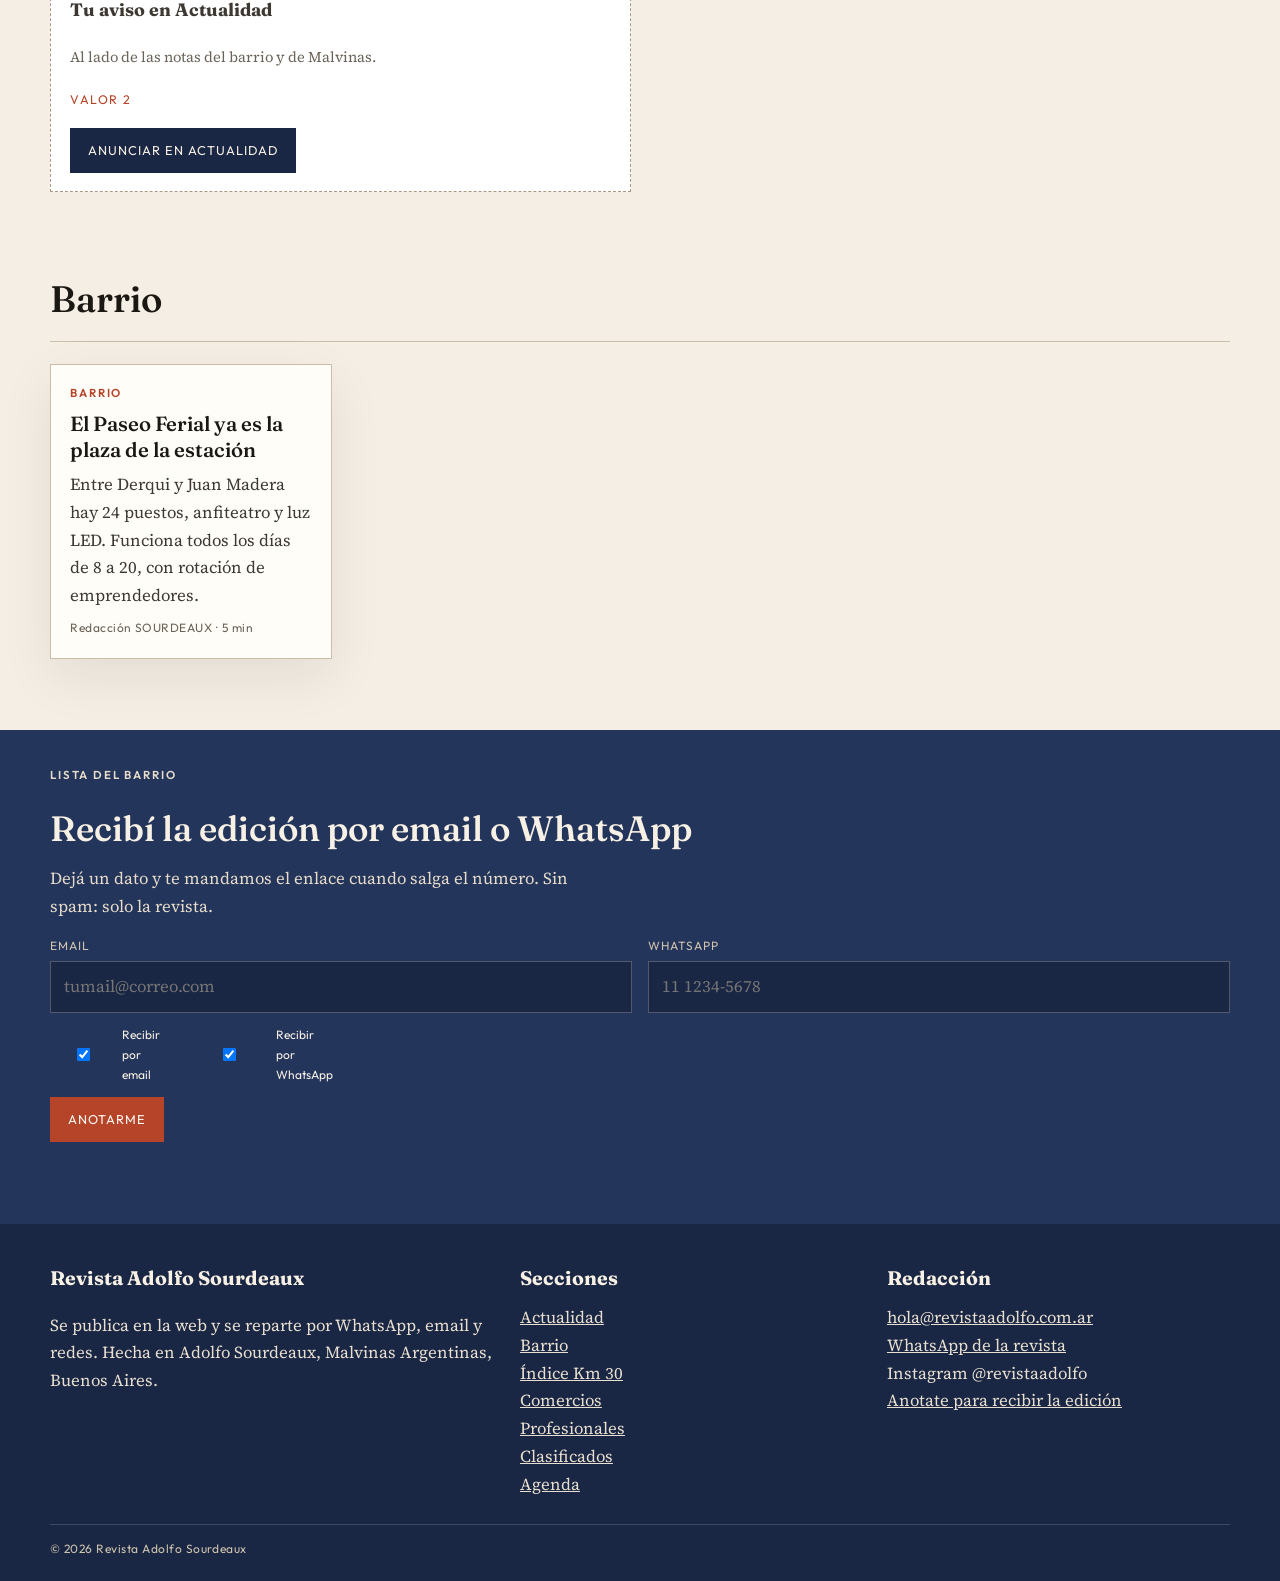
==== commit f27dd966: "Mostrar los clasificados como avisos gráficos, al estilo Servi-Net. Co-authored-by: Cursor <cursorag" ====
--- a/actualidad.html
+++ b/actualidad.html
@@ -10,12 +10,12 @@
   <link rel="preconnect" href="https://fonts.googleapis.com">
   <link rel="preconnect" href="https://fonts.gstatic.com" crossorigin>
   <link href="https://fonts.googleapis.com/css2?family=Fraunces:opsz,wght@9..144,500;9..144,600&family=Outfit:wght@400;500;600&family=Source+Serif+4:opsz,wght@8..60,400;8..60,500&display=swap" rel="stylesheet">
-  <link rel="stylesheet" href="css/revista.css?v=17">
+  <link rel="stylesheet" href="css/revista.css?v=20">
 </head>
 <body data-page="actualidad">
   <main id="page"></main>
-  <script src="js/config.js?v=17"></script>
-  <script src="js/data.js?v=17"></script>
-  <script src="js/app.js?v=17"></script>
+  <script src="js/config.js?v=20"></script>
+  <script src="js/data.js?v=20"></script>
+  <script src="js/app.js?v=20"></script>
 </body>
 </html>
--- a/css/revista.css
+++ b/css/revista.css
@@ -529,6 +529,162 @@
 .ad-vacante strong { color: var(--ink-2); }
 .ad-vacante .ad-label { color: var(--ink-3); }
 
+.ad-mosaico .ad-grafico {
+  padding: 0;
+  background: #071428;
+  color: #f4eee4;
+  display: flex;
+  flex-direction: column;
+  overflow: hidden;
+}
+
+.ad-mosaico .ad-grafico .ad-label {
+  padding: 0.35rem 0.7rem 0;
+  color: rgba(244, 238, 228, 0.55);
+}
+
+.ad-graf {
+  display: grid;
+  grid-template-columns: 0.85fr 1.35fr;
+  grid-template-rows: 1fr auto;
+  flex: 1;
+  min-height: 0;
+}
+
+.ad-graf-brand {
+  padding: 0.7rem 0.85rem 0.85rem;
+  border-right: 1px solid rgba(244, 238, 228, 0.12);
+  display: flex;
+  flex-direction: column;
+  gap: 0.35rem;
+}
+
+.ad-graf-mark {
+  width: 2.4rem;
+  height: 2.4rem;
+  border-radius: 0.55rem;
+  background: #10203c;
+  color: var(--gold-2);
+  display: grid;
+  place-items: center;
+  font-family: var(--sans);
+  font-size: 0.78rem;
+  font-weight: 600;
+  letter-spacing: 0.06em;
+}
+
+.ad-graf-brand strong {
+  font-family: var(--sans);
+  font-size: 0.95rem;
+  letter-spacing: 0.04em;
+  text-transform: uppercase;
+  line-height: 1.2;
+}
+
+.ad-graf-brand p {
+  margin: 0;
+  color: rgba(244, 238, 228, 0.72);
+  font-size: 0.82rem;
+}
+
+.ad-graf-copy {
+  padding: 0.75rem 0.9rem 0.85rem;
+}
+
+.ad-graf-copy h3 {
+  margin: 0 0 0.45rem;
+  font-family: var(--serif);
+  font-size: 1.15rem;
+  font-weight: 560;
+  line-height: 1.2;
+  color: #fff8ee;
+}
+
+.ad-graf-copy ul {
+  margin: 0;
+  padding: 0;
+  list-style: none;
+  display: grid;
+  gap: 0.28rem;
+}
+
+.ad-graf-copy li {
+  position: relative;
+  padding-left: 1.15rem;
+  font-size: 0.88rem;
+  line-height: 1.3;
+  color: rgba(244, 238, 228, 0.9);
+}
+
+.ad-graf-copy li::before {
+  content: "";
+  position: absolute;
+  left: 0;
+  top: 0.35rem;
+  width: 0.55rem;
+  height: 0.55rem;
+  border-radius: 50%;
+  background: #3ecf8e;
+  box-shadow: inset 0 0 0 2px #071428;
+}
+
+.ad-graf-foot {
+  grid-column: 1 / -1;
+  display: flex;
+  flex-wrap: wrap;
+  align-items: center;
+  justify-content: space-between;
+  gap: 0.4rem 0.75rem;
+  padding: 0.5rem 0.85rem;
+  background: #050d1a;
+  font-family: var(--sans);
+  font-size: 0.78rem;
+  color: rgba(244, 238, 228, 0.82);
+}
+
+.ad-graf-pill {
+  display: inline-flex;
+  align-items: center;
+  background: #3ecf8e;
+  color: #071428;
+  border-radius: 999px;
+  padding: 0.22rem 0.7rem;
+  text-decoration: none;
+  font-weight: 600;
+}
+
+.ad-tam-simple .ad-graf,
+.ad-tam-mini .ad-graf,
+.ad-tam-alto .ad-graf {
+  grid-template-columns: 1fr;
+}
+
+.ad-tam-simple .ad-graf-brand,
+.ad-tam-mini .ad-graf-brand,
+.ad-tam-alto .ad-graf-brand {
+  border-right: 0;
+  border-bottom: 1px solid rgba(244, 238, 228, 0.12);
+}
+
+.ad-tam-mini .ad-graf-copy h3 { font-size: 0.98rem; }
+.ad-tam-mini .ad-graf-copy ul { display: none; }
+.ad-tam-simple .ad-graf-copy h3 { font-size: 1.05rem; }
+.ad-tam-banner .ad-graf-copy h3 { font-size: 1.45rem; }
+
+.ad-mosaico .ad-grafico.ad-vacante {
+  background: #071428 !important;
+  color: #f4eee4;
+}
+
+.ad-mosaico .ad-grafico.ad-vacante .ad-graf {
+  opacity: 0.78;
+}
+
+.ad-mosaico .ad-grafico.ad-vacante .ad-graf-copy h3,
+.ad-mosaico .ad-grafico.ad-vacante .ad-graf-brand strong {
+  color: rgba(244, 238, 228, 0.7);
+}
+
 .edition-sheet + .ad-section,
 .ad-section + .edition-sheet { margin-top: 1.2rem; }
 
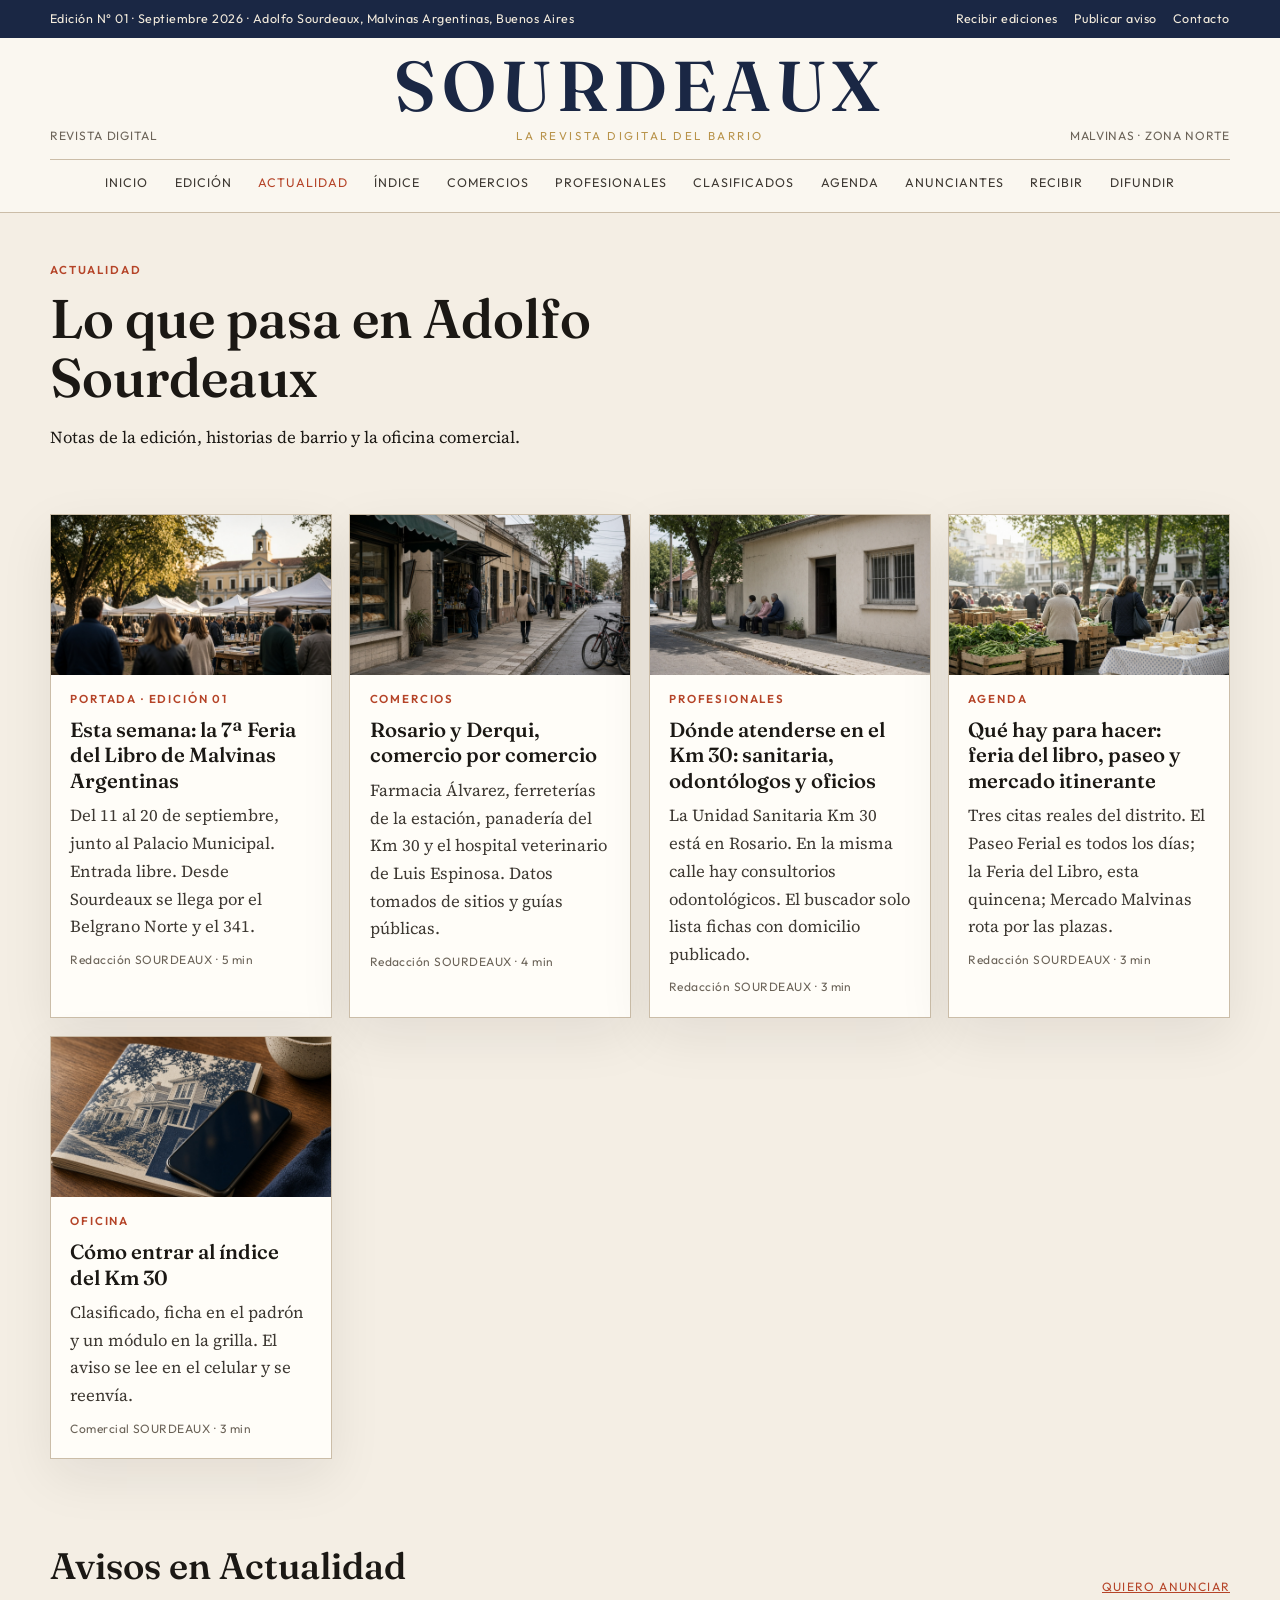
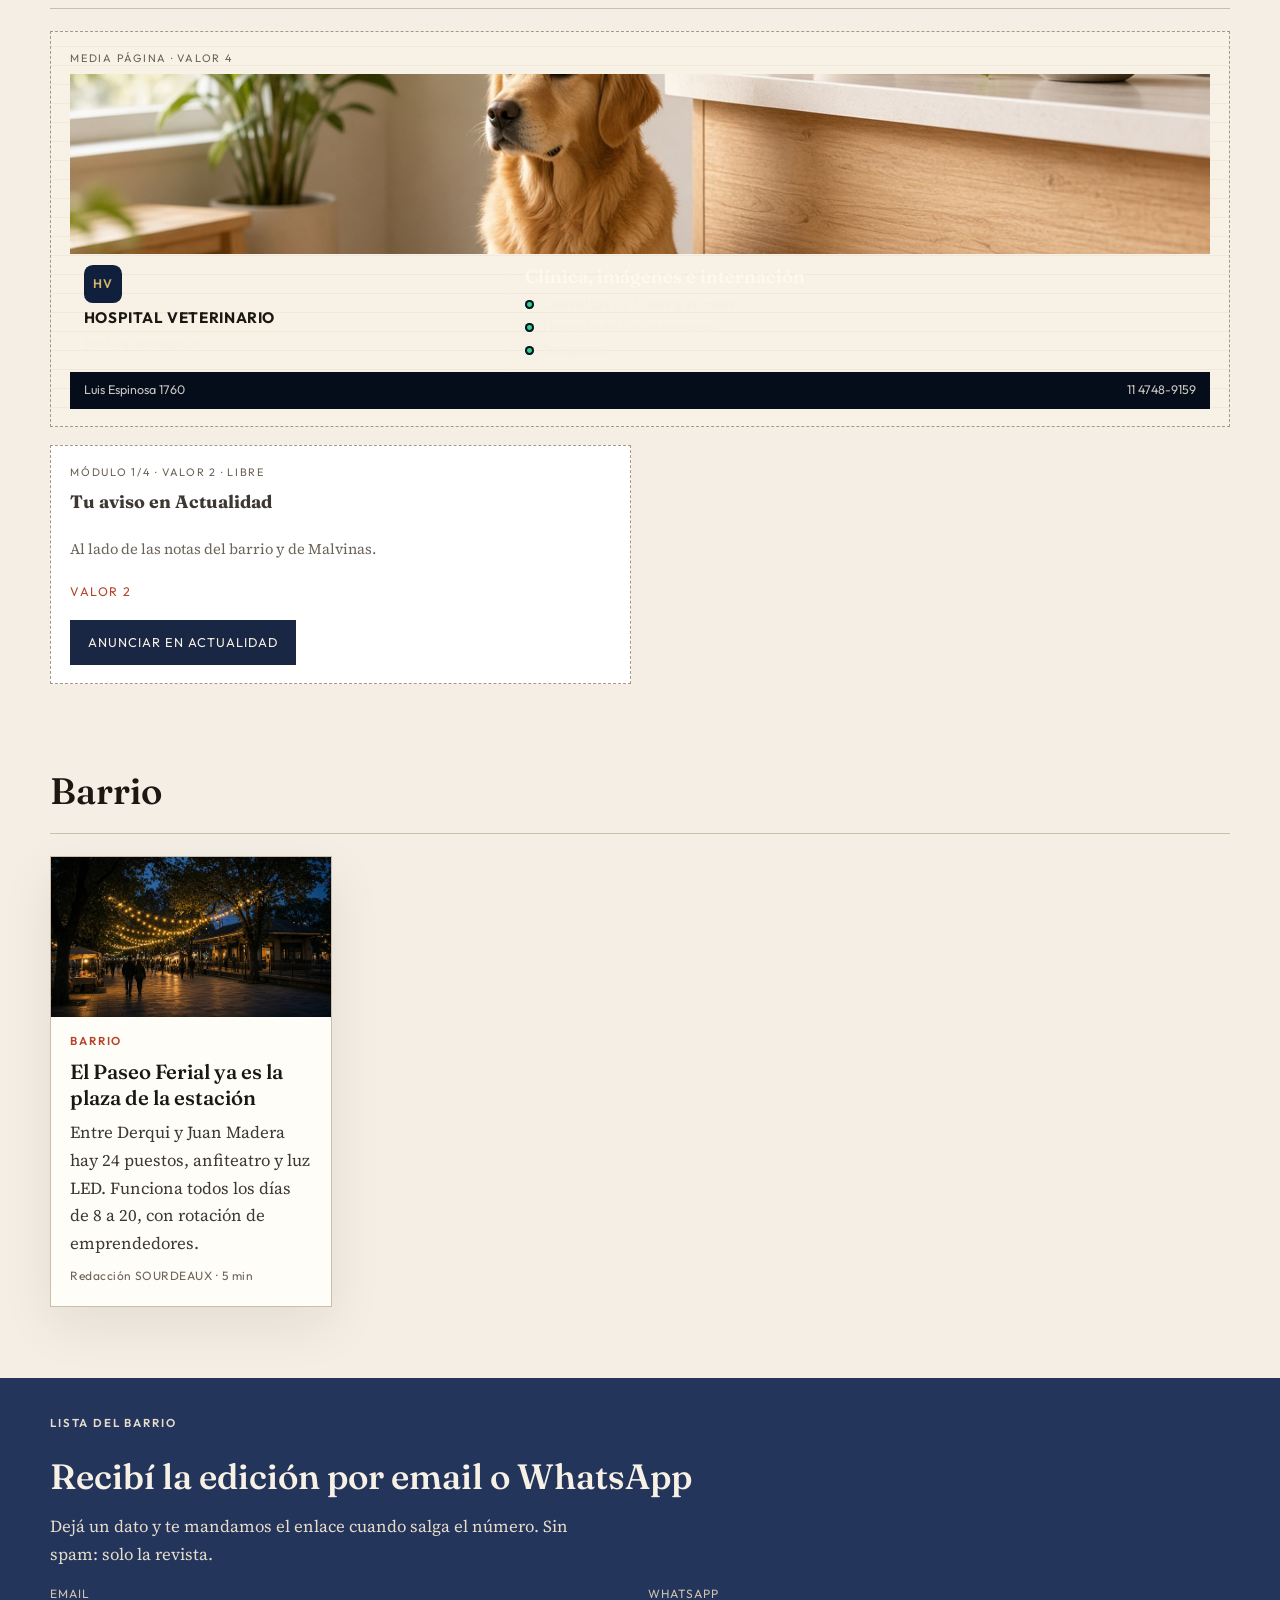
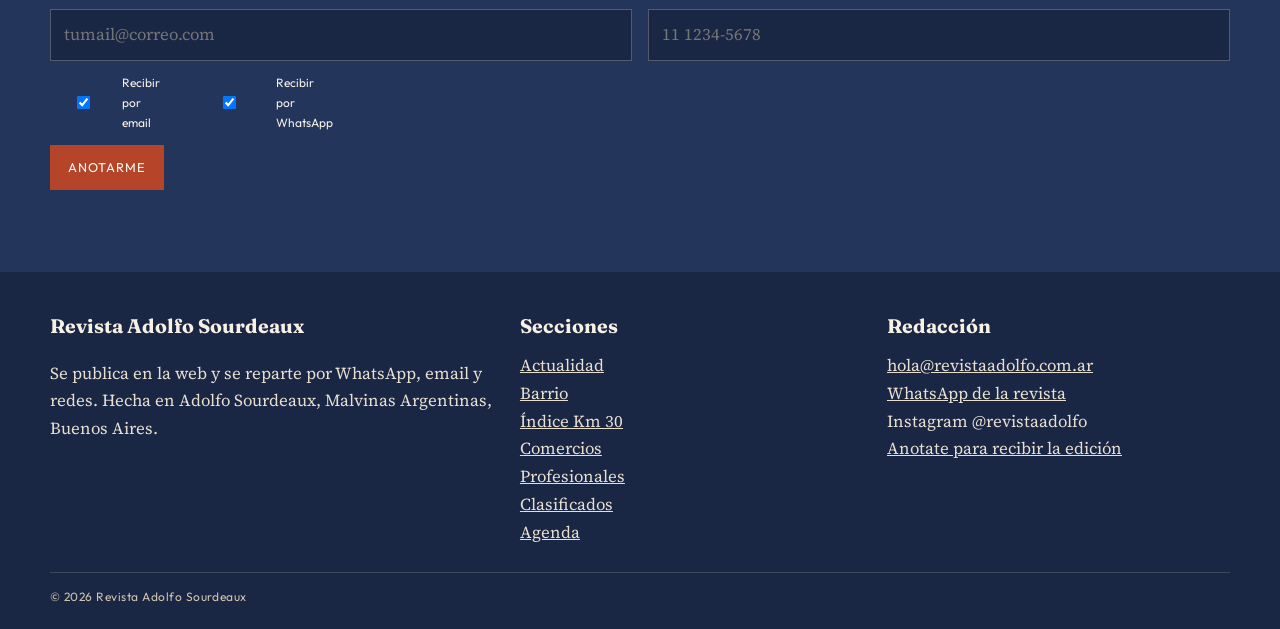
==== commit abda0979: "Sumar fotos a las notas y a los avisos gráficos. Co-authored-by: Cursor <cursoragent@cursor.com>" ====
--- a/actualidad.html
+++ b/actualidad.html
@@ -10,12 +10,12 @@
   <link rel="preconnect" href="https://fonts.googleapis.com">
   <link rel="preconnect" href="https://fonts.gstatic.com" crossorigin>
   <link href="https://fonts.googleapis.com/css2?family=Fraunces:opsz,wght@9..144,500;9..144,600&family=Outfit:wght@400;500;600&family=Source+Serif+4:opsz,wght@8..60,400;8..60,500&display=swap" rel="stylesheet">
-  <link rel="stylesheet" href="css/revista.css?v=20">
+  <link rel="stylesheet" href="css/revista.css?v=22">
 </head>
 <body data-page="actualidad">
   <main id="page"></main>
-  <script src="js/config.js?v=20"></script>
-  <script src="js/data.js?v=20"></script>
-  <script src="js/app.js?v=20"></script>
+  <script src="js/config.js?v=22"></script>
+  <script src="js/data.js?v=22"></script>
+  <script src="js/app.js?v=22"></script>
 </body>
 </html>
--- a/css/revista.css
+++ b/css/revista.css
@@ -211,6 +211,8 @@
 
 .cover-art {
   position: relative;
+  min-height: 280px;
+  overflow: hidden;
   background:
     radial-gradient(circle at 30% 20%, #d46a3a 0 18%, transparent 19%),
     radial-gradient(circle at 78% 70%, #b8934a 0 14%, transparent 15%),
@@ -226,6 +228,15 @@
   font-size: clamp(6rem, 16vw, 12rem);
   line-height: 0.8;
   color: rgba(247, 240, 228, 0.1);
+  pointer-events: none;
+}
+
+.cover-photo {
+  position: absolute;
+  inset: 0;
+  width: 100%;
+  height: 100%;
+  object-fit: cover;
 }
 
 .actions { display: flex; flex-wrap: wrap; gap: 0.7rem; }
@@ -324,6 +335,24 @@
   min-height: 100%;
 }
 
+.card-media {
+  display: block;
+  margin: -1.15rem -1.2rem 0.35rem;
+  overflow: hidden;
+  min-height: 160px;
+  background: var(--forest);
+}
+
+.card-media img,
+.art-img {
+  width: 100%;
+  height: 100%;
+  object-fit: cover;
+  display: block;
+}
+
+.card-media img { min-height: 160px; max-height: 200px; }
+
 .card h3, .note h3 {
   font-family: var(--serif);
   font-size: 1.28rem;
@@ -351,7 +380,9 @@
 }
 
 .feature-art {
+  position: relative;
   min-height: 280px;
+  overflow: hidden;
   background:
     linear-gradient(180deg, rgba(26, 39, 68, 0.1), rgba(26, 39, 68, 0.45)),
     repeating-linear-gradient(135deg, #2d4068 0 12px, #1a2744 12px 24px);
@@ -360,6 +391,28 @@
   display: flex;
   flex-direction: column;
   justify-content: flex-end;
+}
+
+.feature-photo {
+  position: absolute;
+  inset: 0;
+  width: 100%;
+  height: 100%;
+  object-fit: cover;
+}
+
+.feature-art span,
+.feature-art strong {
+  position: relative;
+  z-index: 1;
+}
+
+.feature-art::before {
+  content: "";
+  position: absolute;
+  inset: 0;
+  background: linear-gradient(180deg, rgba(16, 24, 44, 0.1), rgba(16, 24, 44, 0.72));
+  z-index: 0;
 }
 
 .feature-art span { font-family: var(--sans); letter-spacing: 0.16em; text-transform: uppercase; font-size: 0.72rem; color: var(--gold-2); }
@@ -546,10 +599,25 @@
 .ad-graf {
   display: grid;
   grid-template-columns: 0.85fr 1.35fr;
-  grid-template-rows: 1fr auto;
+  grid-template-rows: auto 1fr auto;
   flex: 1;
   min-height: 0;
 }
+
+.ad-graf-foto {
+  grid-column: 1 / -1;
+  width: 100%;
+  height: 140px;
+  object-fit: cover;
+  display: block;
+  background: #10203c;
+}
+
+.ad-tam-doble .ad-graf-foto,
+.ad-tam-cuadrado .ad-graf-foto { height: 180px; }
+.ad-tam-alto .ad-graf-foto { height: 160px; }
+.ad-tam-banner .ad-graf-foto { height: 200px; }
+.ad-tam-mini .ad-graf-foto { height: 88px; }
 
 .ad-graf-brand {
   padding: 0.7rem 0.85rem 0.85rem;
@@ -803,6 +871,24 @@
   border: 1px solid var(--rule);
   padding: clamp(1.2rem, 3vw, 2.4rem);
   box-shadow: var(--shadow);
+}
+
+.edition-figure,
+.article-figure {
+  margin: 0 0 1.1rem;
+  overflow: hidden;
+}
+
+.edition-figure {
+  margin: -0.2rem -0.2rem 1.2rem;
+}
+
+.edition-figure img,
+.article-figure img {
+  width: 100%;
+  max-height: 420px;
+  object-fit: cover;
+  display: block;
 }
 
 .edition-sheet + .edition-sheet,
